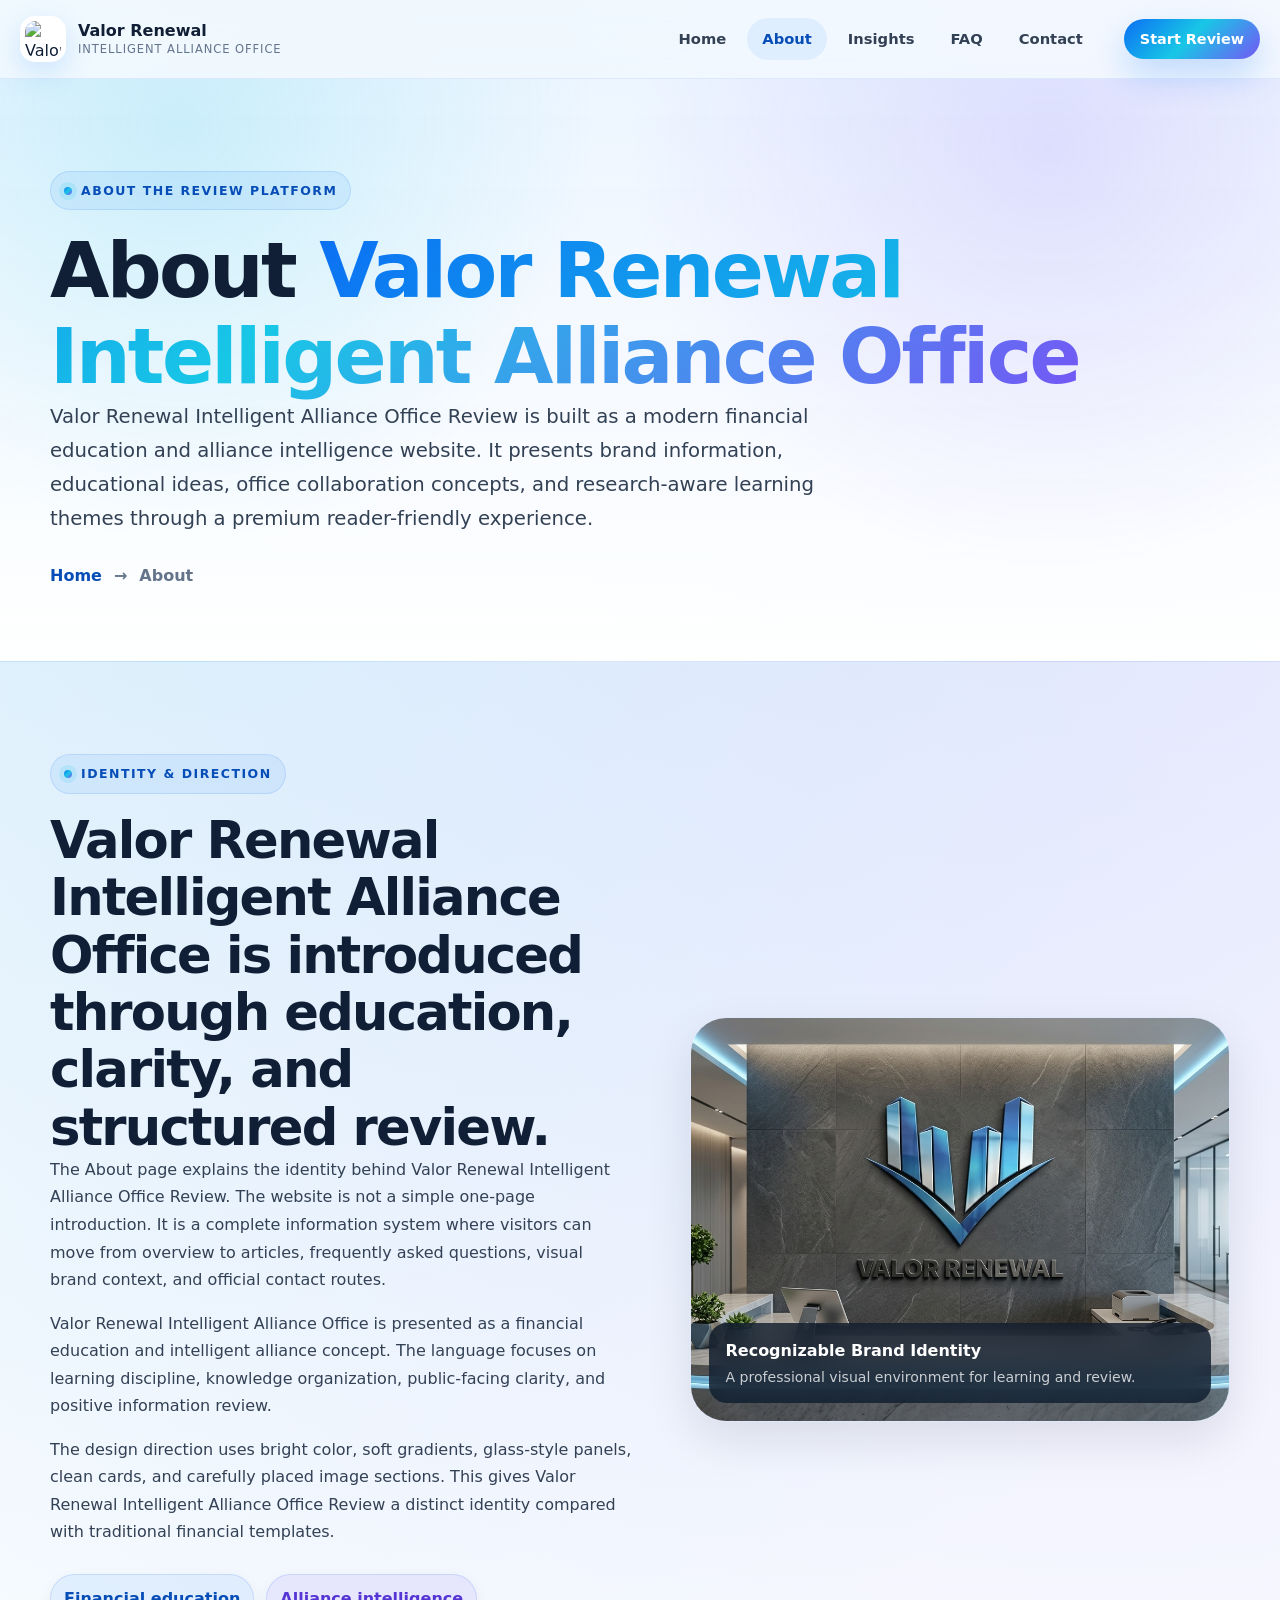
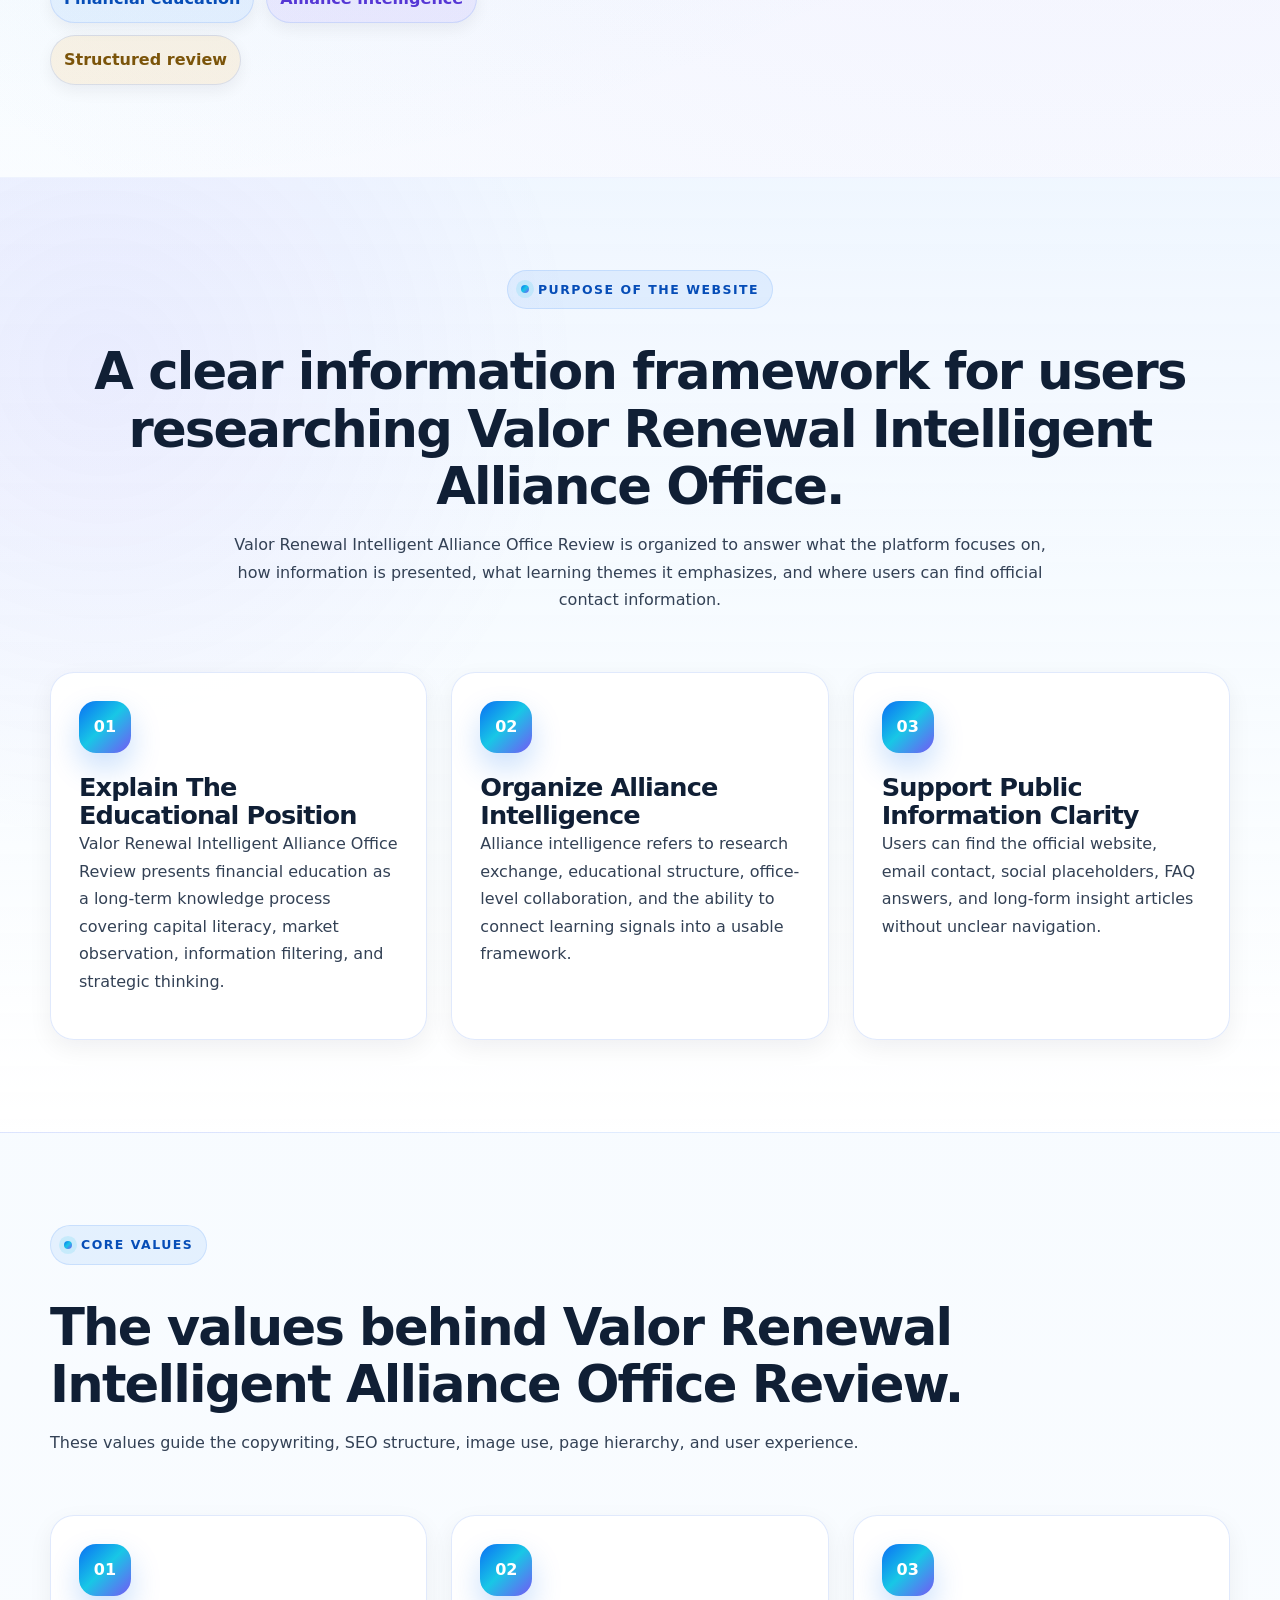
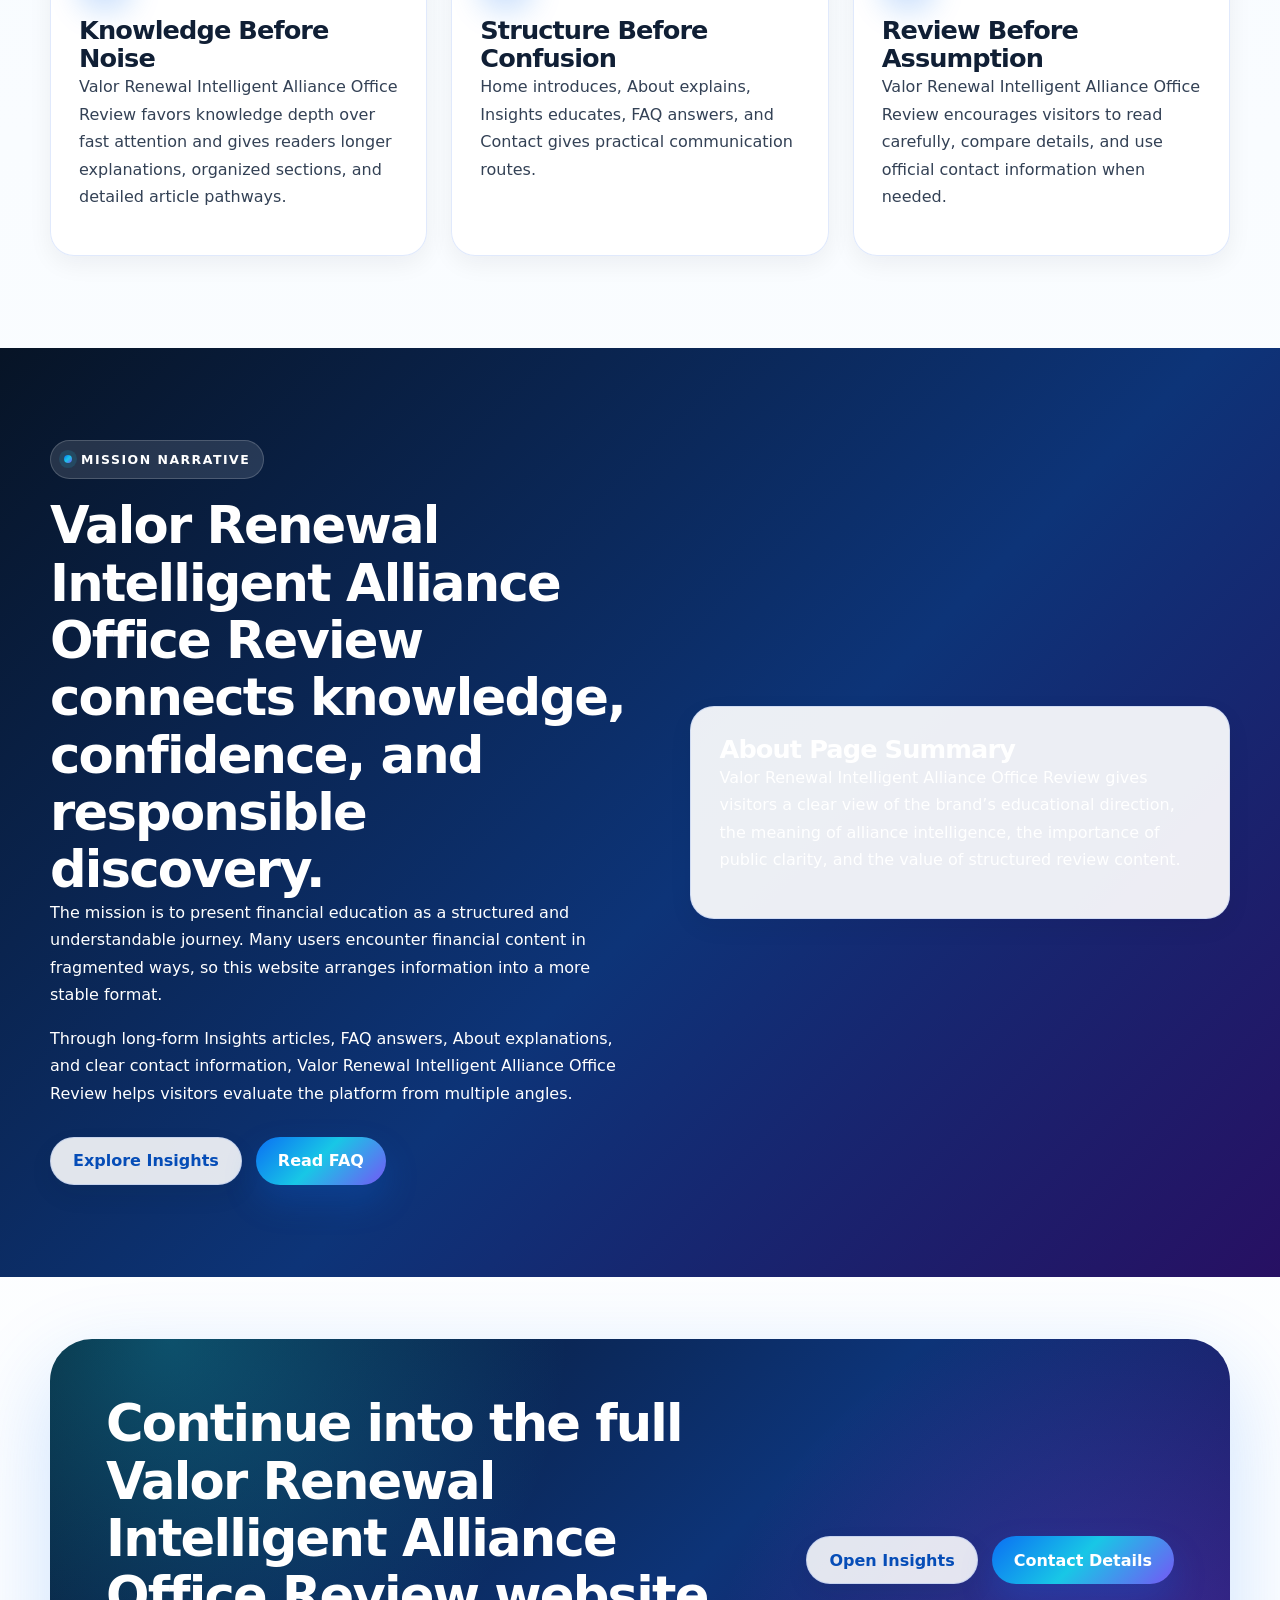
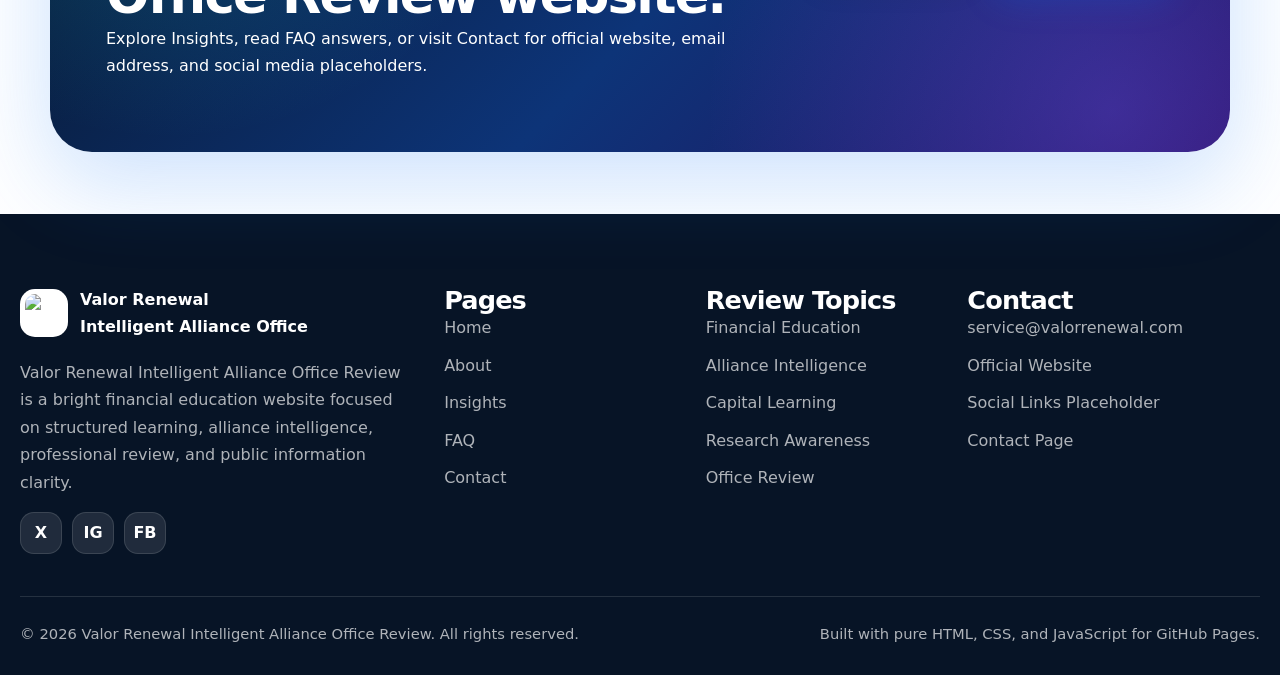
==== about.html @ 19600dc2 "Add files via upload" ====
<!DOCTYPE html>
<html lang="en">
<head>
  <meta charset="UTF-8">
  <meta http-equiv="X-UA-Compatible" content="IE=edge">
  <title>About Valor Renewal Intelligent Alliance Office Review | Financial Education Identity</title>
  <meta name="viewport" content="width=device-width, initial-scale=1.0">
  <meta name="description" content="Learn about Valor Renewal Intelligent Alliance Office Review, a bright financial education and alliance intelligence website focused on structured learning, responsible review, research awareness, and public information clarity.">
  <meta name="keywords" content="Valor Renewal Intelligent Alliance Office, Valor Renewal Intelligent Alliance Office Review, financial education, alliance intelligence, capital literacy, research awareness, professional review">
  <meta name="author" content="Valor Renewal Intelligent Alliance Office Review">
  <meta name="robots" content="index, follow">
  <link rel="canonical" href="https://ValorRenewal.github.io/about.html">
  <meta property="og:type" content="website">
  <meta property="og:title" content="About Valor Renewal Intelligent Alliance Office Review | Financial Education Identity">
  <meta property="og:description" content="Learn about Valor Renewal Intelligent Alliance Office Review, a bright financial education and alliance intelligence website focused on structured learning, responsible review, research awareness, and public information clarity.">
  <meta property="og:url" content="https://ValorRenewal.github.io/about.html">
  <meta property="og:image" content="https://ValorRenewal.github.io/images/LOGO2.png">
  <meta property="og:site_name" content="Valor Renewal Intelligent Alliance Office Review">
  <meta name="twitter:card" content="summary_large_image">
  <meta name="twitter:title" content="About Valor Renewal Intelligent Alliance Office Review | Financial Education Identity">
  <meta name="twitter:description" content="Learn about Valor Renewal Intelligent Alliance Office Review, a bright financial education and alliance intelligence website focused on structured learning, responsible review, research awareness, and public information clarity.">
  <meta name="twitter:image" content="https://ValorRenewal.github.io/images/LOGO2.png">
  <link rel="icon" type="image/png" href="images/LOGO2.png">
  <link rel="apple-touch-icon" href="images/LOGO1.png">
  <link rel="stylesheet" href="css/style.css">
  
</head>
<body>
  <header class="site-header"><div class="container-wide nav-shell"><a class="brand-link" href="index.html" aria-label="Valor Renewal Intelligent Alliance Office Review Home"><img class="brand-logo" src="images/LOGO2.png" alt="Valor Renewal Intelligent Alliance Office logo"><span class="brand-text"><span class="brand-name">Valor Renewal</span><span class="brand-subtitle">Intelligent Alliance Office</span></span></a><nav class="nav-menu" aria-label="Primary navigation"><a class="nav-link" href="index.html">Home</a><a class="nav-link" href="about.html">About</a><a class="nav-link" href="insights.html">Insights</a><a class="nav-link" href="faq.html">FAQ</a><a class="nav-link" href="contact.html">Contact</a></nav><div class="header-actions"><a class="btn btn-primary btn-sm" href="contact.html">Start Review</a><button class="nav-toggle" type="button" aria-label="Open navigation menu" aria-expanded="false"><span></span><span></span><span></span></button></div></div></header>

  <main><section class="subpage-hero"><div class="container"><div data-reveal><span class="eyebrow">About The Review Platform</span><h1 class="subpage-title">About <span class="gradient-text">Valor Renewal Intelligent Alliance Office</span></h1><p class="subpage-description">Valor Renewal Intelligent Alliance Office Review is built as a modern financial education and alliance intelligence website. It presents brand information, educational ideas, office collaboration concepts, and research-aware learning themes through a premium reader-friendly experience.</p><div class="subpage-kicker"><a href="index.html">Home</a><span>→</span><span>About</span></div></div></div></section>
    <section class="section"><div class="container split-showcase"><div data-reveal="fade-right"><span class="eyebrow">Identity & Direction</span><h2>Valor Renewal Intelligent Alliance Office is introduced through education, clarity, and structured review.</h2><p>The About page explains the identity behind Valor Renewal Intelligent Alliance Office Review. The website is not a simple one-page introduction. It is a complete information system where visitors can move from overview to articles, frequently asked questions, visual brand context, and official contact routes.</p><p>Valor Renewal Intelligent Alliance Office is presented as a financial education and intelligent alliance concept. The language focuses on learning discipline, knowledge organization, public-facing clarity, and positive information review.</p><p>The design direction uses bright color, soft gradients, glass-style panels, clean cards, and carefully placed image sections. This gives Valor Renewal Intelligent Alliance Office Review a distinct identity compared with traditional financial templates.</p><div class="badge-row"><span class="badge">Financial education</span><span class="badge purple">Alliance intelligence</span><span class="badge gold">Structured review</span></div></div><div class="image-card ratio-office" data-reveal="fade-left"><img src="images/3-4.png" alt="Valor Renewal Intelligent Alliance Office brand reception area"><div class="image-caption"><strong>Recognizable Brand Identity</strong><span>A professional visual environment for learning and review.</span></div></div></div></section>
    <section class="section section-soft"><div class="container"><div class="section-heading center"><span class="eyebrow">Purpose Of The Website</span><h2>A clear information framework for users researching Valor Renewal Intelligent Alliance Office.</h2><p>Valor Renewal Intelligent Alliance Office Review is organized to answer what the platform focuses on, how information is presented, what learning themes it emphasizes, and where users can find official contact information.</p></div><div class="grid grid-3"><article class="card"><div class="card-icon">01</div><h3>Explain The Educational Position</h3><p>Valor Renewal Intelligent Alliance Office Review presents financial education as a long-term knowledge process covering capital literacy, market observation, information filtering, and strategic thinking.</p></article><article class="card"><div class="card-icon">02</div><h3>Organize Alliance Intelligence</h3><p>Alliance intelligence refers to research exchange, educational structure, office-level collaboration, and the ability to connect learning signals into a usable framework.</p></article><article class="card"><div class="card-icon">03</div><h3>Support Public Information Clarity</h3><p>Users can find the official website, email contact, social placeholders, FAQ answers, and long-form insight articles without unclear navigation.</p></article></div></div></section>
    <section class="section"><div class="container"><div class="section-heading"><span class="eyebrow">Core Values</span><h2>The values behind Valor Renewal Intelligent Alliance Office Review.</h2><p>These values guide the copywriting, SEO structure, image use, page hierarchy, and user experience.</p></div><div class="grid grid-3"><article class="card"><div class="card-icon">01</div><h3>Knowledge Before Noise</h3><p>Valor Renewal Intelligent Alliance Office Review favors knowledge depth over fast attention and gives readers longer explanations, organized sections, and detailed article pathways.</p></article><article class="card"><div class="card-icon">02</div><h3>Structure Before Confusion</h3><p>Home introduces, About explains, Insights educates, FAQ answers, and Contact gives practical communication routes.</p></article><article class="card"><div class="card-icon">03</div><h3>Review Before Assumption</h3><p>Valor Renewal Intelligent Alliance Office Review encourages visitors to read carefully, compare details, and use official contact information when needed.</p></article></div></div></section>
    <section class="section section-dark"><div class="container split-showcase"><div><span class="eyebrow">Mission Narrative</span><h2>Valor Renewal Intelligent Alliance Office Review connects knowledge, confidence, and responsible discovery.</h2><p>The mission is to present financial education as a structured and understandable journey. Many users encounter financial content in fragmented ways, so this website arranges information into a more stable format.</p><p>Through long-form Insights articles, FAQ answers, About explanations, and clear contact information, Valor Renewal Intelligent Alliance Office Review helps visitors evaluate the platform from multiple angles.</p><div class="hero-actions"><a class="btn btn-secondary" href="insights.html">Explore Insights</a><a class="btn btn-primary" href="faq.html">Read FAQ</a></div></div><div class="review-panel"><h3>About Page Summary</h3><p>Valor Renewal Intelligent Alliance Office Review gives visitors a clear view of the brand’s educational direction, the meaning of alliance intelligence, the importance of public clarity, and the value of structured review content.</p></div></div></section>
    <section class="section-tight"><div class="container"><div class="cta-band"><div class="cta-content"><div><h2>Continue into the full Valor Renewal Intelligent Alliance Office Review website.</h2><p>Explore Insights, read FAQ answers, or visit Contact for official website, email address, and social media placeholders.</p></div><div class="hero-actions"><a class="btn btn-secondary" href="insights.html">Open Insights</a><a class="btn btn-primary" href="contact.html">Contact Details</a></div></div></div></div></section>
  </main>
  <footer class="site-footer"><div class="container-wide"><div class="footer-grid"><div class="footer-col"><a class="footer-brand" href="index.html"><img src="images/LOGO2.png" alt="Valor Renewal Intelligent Alliance Office logo"><strong>Valor Renewal<br>Intelligent Alliance Office</strong></a><p>Valor Renewal Intelligent Alliance Office Review is a bright financial education website focused on structured learning, alliance intelligence, professional review, and public information clarity.</p><div class="social-row"><a class="social-link" href="#" data-placeholder-link>X</a><a class="social-link" href="#" data-placeholder-link>IG</a><a class="social-link" href="#" data-placeholder-link>FB</a></div></div><div class="footer-col"><h3>Pages</h3><div class="footer-links"><a href="index.html">Home</a><a href="about.html">About</a><a href="insights.html">Insights</a><a href="faq.html">FAQ</a><a href="contact.html">Contact</a></div></div><div class="footer-col"><h3>Review Topics</h3><div class="footer-links"><a href="insights.html">Financial Education</a><a href="insights.html">Alliance Intelligence</a><a href="insights.html">Capital Learning</a><a href="insights.html">Research Awareness</a><a href="insights.html">Office Review</a></div></div><div class="footer-col"><h3>Contact</h3><div class="footer-links"><a href="mailto:service@valorrenewal.com">service@valorrenewal.com</a><a href="https://valorrenewal.com/" target="_blank" rel="noopener noreferrer">Official Website</a><a href="contact.html">Social Links Placeholder</a><a href="contact.html">Contact Page</a></div></div></div><div class="footer-bottom"><span>© <span data-current-year></span> Valor Renewal Intelligent Alliance Office Review. All rights reserved.</span><span>Built with pure HTML, CSS, and JavaScript for GitHub Pages.</span></div></div></footer><button class="back-to-top" type="button" aria-label="Back to top">↑</button><script src="js/main.js"></script>
</body>
</html>
---- css/style.css ----
:root{--bg:#f7fbff;--paper:#fff;--ink:#101f35;--soft:#334155;--muted:#64748b;--line:rgba(37,99,235,.14);--blue:#0b6ff3;--cyan:#18c7e6;--violet:#7557f5;--gold:#f4b84a;--green:#21c483;--grad:linear-gradient(135deg,#0b6ff3 0%,#18c7e6 48%,#7557f5 100%);--dark:linear-gradient(135deg,#071426 0%,#0d3478 55%,#271063 100%);--shadow:0 18px 46px rgba(15,23,42,.10);--shadow-lg:0 30px 90px rgba(11,111,243,.20);--r:24px;--r2:36px;--max:1180px;--wide:1320px;--font:Inter,ui-sans-serif,system-ui,-apple-system,BlinkMacSystemFont,"Segoe UI",Arial,sans-serif}*{box-sizing:border-box}html{scroll-behavior:smooth}body{margin:0;font-family:var(--font);color:var(--ink);background:radial-gradient(circle at 8% 3%,rgba(24,199,230,.15),transparent 30%),radial-gradient(circle at 86% 6%,rgba(117,87,245,.14),transparent 34%),linear-gradient(180deg,#fff 0%,var(--bg) 48%,#fff 100%);line-height:1.72;overflow-x:hidden}body.no-scroll{overflow:hidden}img{display:block;max-width:100%;height:auto}a{color:inherit;text-decoration:none}p{margin:0 0 1rem;color:var(--soft)}h1,h2,h3,h4{margin:0;color:var(--ink);line-height:1.12;letter-spacing:-.035em}h1{font-size:clamp(2.55rem,6vw,5.55rem)}h2{font-size:clamp(2rem,4vw,3.45rem)}h3{font-size:clamp(1.25rem,2vw,1.78rem)}.container{width:min(var(--max),calc(100% - 40px));margin:auto}.container-wide{width:min(var(--wide),calc(100% - 40px));margin:auto}.section{padding:92px 0}.section-tight{padding:62px 0}.section-soft{background:radial-gradient(circle at 8% 20%,rgba(117,87,245,.08),transparent 34%),linear-gradient(180deg,rgba(238,246,255,.82),rgba(255,255,255,.96));border-block:1px solid rgba(37,99,235,.08)}.section-dark{background:var(--dark);color:#fff}.section-dark h1,.section-dark h2,.section-dark h3,.section-dark p{color:#fff}.grid{display:grid;gap:24px}.grid-2{grid-template-columns:repeat(2,1fr)}.grid-3{grid-template-columns:repeat(3,1fr)}.grid-4{grid-template-columns:repeat(4,1fr)}.center{text-align:center}.gradient-text{background:var(--grad);-webkit-background-clip:text;background-clip:text;color:transparent}.site-header{position:sticky;top:0;z-index:1000;background:rgba(247,251,255,.78);backdrop-filter:blur(20px);border-bottom:1px solid rgba(37,99,235,.10);transition:.25s}.site-header.is-scrolled{background:rgba(255,255,255,.92);box-shadow:0 10px 30px rgba(15,23,42,.08)}.nav-shell{height:78px;display:flex;align-items:center;gap:26px;justify-content:space-between}.brand-link{display:flex;align-items:center;gap:12px;min-width:max-content}.brand-logo{width:46px;height:46px;object-fit:contain;border-radius:15px;background:#fff;padding:5px;box-shadow:0 10px 30px rgba(11,111,243,.16)}.brand-text{display:grid;line-height:1.05}.brand-name{font-weight:900}.brand-subtitle{margin-top:4px;color:var(--muted);font-size:.72rem;letter-spacing:.08em;text-transform:uppercase}.nav-menu{display:flex;align-items:center;gap:6px;margin-left:auto}.nav-link{min-height:42px;display:flex;align-items:center;padding:0 15px;border-radius:999px;color:var(--soft);font-weight:800;font-size:.92rem;transition:.22s}.nav-link:hover,.nav-link.is-active{color:#064db7;background:rgba(11,111,243,.08)}.header-actions{display:flex;gap:12px;align-items:center}.nav-toggle{display:none;width:46px;height:46px;border:1px solid var(--line);border-radius:16px;background:#fff;box-shadow:0 6px 16px rgba(15,23,42,.07)}.nav-toggle span{display:block;width:20px;height:2px;margin:5px auto;background:var(--ink);border-radius:10px;transition:.22s}.nav-toggle.is-open span:nth-child(1){transform:translateY(7px) rotate(45deg)}.nav-toggle.is-open span:nth-child(2){opacity:0}.nav-toggle.is-open span:nth-child(3){transform:translateY(-7px) rotate(-45deg)}.btn{display:inline-flex;align-items:center;justify-content:center;gap:10px;min-height:48px;padding:0 22px;border:0;border-radius:999px;font-weight:900;white-space:nowrap;transition:.22s}.btn:hover{transform:translateY(-2px)}.btn-primary{background:var(--grad);color:#fff;box-shadow:0 16px 34px rgba(11,111,243,.22)}.btn-secondary{background:rgba(255,255,255,.88);color:#064db7;border:1px solid var(--line);box-shadow:0 10px 24px rgba(15,23,42,.07)}.btn-ghost{background:rgba(11,111,243,.07);color:#064db7}.btn-sm{min-height:40px;padding:0 16px;font-size:.9rem}.eyebrow{display:inline-flex;align-items:center;gap:9px;width:max-content;max-width:100%;padding:8px 13px;margin-bottom:18px;border-radius:999px;background:rgba(11,111,243,.08);border:1px solid rgba(11,111,243,.12);color:#064db7;font-size:.78rem;font-weight:900;letter-spacing:.12em;text-transform:uppercase}.eyebrow:before{content:"";width:8px;height:8px;border-radius:50%;background:var(--grad);box-shadow:0 0 0 5px rgba(24,199,230,.14)}.section-dark .eyebrow{background:rgba(255,255,255,.12);color:#fff;border-color:rgba(255,255,255,.18)}.hero{padding:104px 0 90px;overflow:hidden}.hero-grid,.split-showcase{display:grid;grid-template-columns:1.04fr .96fr;align-items:center;gap:56px;position:relative}.hero-lead,.subpage-description{font-size:clamp(1.05rem,1.7vw,1.23rem);max-width:780px}.hero-actions{display:flex;align-items:center;flex-wrap:wrap;gap:14px;margin-top:30px}.hero-proof,.badge-row{display:flex;flex-wrap:wrap;gap:12px;margin-top:28px}.proof-item,.badge{display:flex;align-items:center;gap:10px;padding:10px 13px;border-radius:999px;background:rgba(255,255,255,.82);border:1px solid var(--line);box-shadow:0 6px 16px rgba(15,23,42,.06);color:var(--soft);font-weight:800}.proof-dot{width:10px;height:10px;border-radius:50%;background:var(--green);box-shadow:0 0 0 6px rgba(34,199,134,.12)}.badge{color:#064db7;background:rgba(11,111,243,.08)}.badge.gold{color:#7b540a;background:rgba(244,184,74,.14)}.badge.purple{color:#5536d5;background:rgba(117,87,245,.10)}.hero-panel{position:relative;border-radius:42px;padding:18px;background:rgba(255,255,255,.66);border:1px solid var(--line);box-shadow:var(--shadow-lg);backdrop-filter:blur(18px)}.hero-panel img{width:100%;aspect-ratio:16/11;object-fit:cover;border-radius:30px}.hero-logo-card{position:absolute;right:-12px;bottom:-24px;width:min(230px,42%);padding:18px;border-radius:28px;background:rgba(255,255,255,.9);border:1px solid var(--line);box-shadow:var(--shadow)}.hero-logo-card img{aspect-ratio:1;object-fit:contain;border-radius:18px}.hero-floating-card{position:absolute;left:-30px;top:44px;z-index:2;max-width:240px;padding:16px;border-radius:24px;background:rgba(7,20,38,.84);color:#fff;box-shadow:var(--shadow);backdrop-filter:blur(18px)}.hero-floating-card strong{display:block;font-size:1.2rem}.hero-floating-card span{display:block;color:rgba(255,255,255,.76);font-size:.86rem;line-height:1.5}.subpage-hero{padding:92px 0 72px;background:radial-gradient(circle at 14% 8%,rgba(24,199,230,.17),transparent 34%),radial-gradient(circle at 82% 12%,rgba(117,87,245,.15),transparent 36%),linear-gradient(180deg,rgba(238,246,255,.95),rgba(255,255,255,.98));border-bottom:1px solid rgba(37,99,235,.10)}.subpage-kicker{display:flex;align-items:center;gap:12px;margin-top:26px;color:var(--muted);font-weight:800}.subpage-kicker a{color:#064db7}.section-heading{display:grid;gap:16px;margin-bottom:42px}.section-heading.center{justify-items:center}.section-heading p{max-width:820px}.card,.review-panel,.contact-card,.sidebar-card{position:relative;padding:28px;border-radius:var(--r);background:rgba(255,255,255,.92);border:1px solid var(--line);box-shadow:0 8px 24px rgba(15,23,42,.06);overflow:hidden;transition:.45s cubic-bezier(.2,.8,.2,1)}.card:hover,.blog-card:hover,.contact-method:hover{transform:translateY(-8px);box-shadow:var(--shadow);border-color:rgba(11,111,243,.25)}.card-icon{width:52px;height:52px;border-radius:17px;display:grid;place-items:center;margin-bottom:20px;background:var(--grad);color:#fff;font-weight:900;box-shadow:0 14px 30px rgba(11,111,243,.22)}.feature-list{padding:0;margin:18px 0 0;list-style:none;display:grid;gap:10px}.feature-list li{position:relative;padding-left:27px;color:var(--soft)}.feature-list li:before{content:"";position:absolute;left:0;top:.65em;width:13px;height:13px;border-radius:50%;background:var(--grad);box-shadow:0 0 0 5px rgba(11,111,243,.08)}.image-card{position:relative;border-radius:var(--r2);overflow:hidden;background:#fff;border:1px solid var(--line);box-shadow:var(--shadow)}.image-card img{width:100%;object-fit:cover}.ratio-wide img{aspect-ratio:16/9}.ratio-office img{aspect-ratio:4/3}.ratio-square img{aspect-ratio:1;object-fit:contain;padding:20px;background:#fff}.image-caption{position:absolute;left:18px;right:18px;bottom:18px;padding:14px 16px;border-radius:18px;background:rgba(7,20,38,.76);color:#fff;backdrop-filter:blur(14px)}.image-caption span{display:block;color:rgba(255,255,255,.76);font-size:.88rem}.metric-strip{display:grid;grid-template-columns:repeat(4,1fr);gap:16px}.metric-box{padding:24px;border-radius:24px;background:rgba(255,255,255,.82);border:1px solid var(--line);box-shadow:0 8px 20px rgba(15,23,42,.06)}.metric-value{display:block;font-size:clamp(1.65rem,3vw,2.55rem);font-weight:950;color:#064db7;line-height:1}.metric-label{display:block;margin-top:10px;color:var(--muted);font-size:.92rem;font-weight:750}.timeline{display:grid;gap:18px;position:relative}.timeline:before{content:"";position:absolute;left:17px;top:8px;bottom:8px;width:2px;background:linear-gradient(180deg,rgba(11,111,243,.2),rgba(117,87,245,.22))}.timeline-item{position:relative;padding-left:54px}.timeline-dot{position:absolute;left:5px;top:5px;width:26px;height:26px;border-radius:50%;background:var(--grad);border:6px solid #fff;box-shadow:0 8px 20px rgba(11,111,243,.18)}.blog-grid{display:grid;grid-template-columns:repeat(3,1fr);gap:24px}.blog-card{display:flex;flex-direction:column;min-height:100%;border-radius:var(--r2);background:#fff;overflow:hidden;border:1px solid var(--line);box-shadow:0 8px 24px rgba(15,23,42,.06);transition:.45s cubic-bezier(.2,.8,.2,1)}.blog-image{position:relative;overflow:hidden}.blog-image img{width:100%;aspect-ratio:16/9;object-fit:cover;transition:transform .7s}.blog-card:hover .blog-image img{transform:scale(1.045)}.blog-category{position:absolute;left:16px;top:16px;padding:7px 10px;border-radius:999px;background:rgba(7,20,38,.76);color:#fff;font-size:.75rem;font-weight:900;text-transform:uppercase}.blog-content{display:flex;flex-direction:column;flex:1;padding:24px}.blog-meta{display:flex;flex-wrap:wrap;gap:10px;margin-bottom:12px;color:var(--muted);font-size:.83rem;font-weight:800}.blog-card h2,.blog-card h3{font-size:1.28rem;line-height:1.22}.blog-link{margin-top:auto;padding-top:18px;color:#064db7;font-weight:900}.blog-link:after{content:" →"}.featured-article{display:grid;grid-template-columns:1fr .85fr;gap:0;margin-bottom:28px;border-radius:42px;background:#fff;border:1px solid var(--line);box-shadow:var(--shadow);overflow:hidden}.featured-article img{width:100%;height:100%;min-height:430px;object-fit:cover}.featured-article-content{padding:42px;display:flex;flex-direction:column;justify-content:center}.insights-toolbar{display:flex;justify-content:space-between;align-items:center;gap:18px;margin-bottom:32px;padding:18px;border-radius:24px;background:rgba(255,255,255,.82);border:1px solid var(--line);box-shadow:0 8px 22px rgba(15,23,42,.06)}.search-box{position:relative;flex:1;min-width:220px}.search-box input{width:100%;height:48px;padding:0 18px;border:1px solid var(--line);border-radius:999px;outline:none}.filter-row{display:flex;flex-wrap:wrap;gap:9px}.filter-btn{height:40px;padding:0 14px;border:1px solid var(--line);border-radius:999px;background:#fff;color:var(--soft);font-weight:800}.filter-btn.is-active,.filter-btn:hover{background:var(--blue);border-color:var(--blue);color:#fff}.article-shell{display:grid;grid-template-columns:minmax(0,1fr) 320px;gap:40px;align-items:start}.article-hero-image{margin-top:34px;border-radius:42px;overflow:hidden;box-shadow:var(--shadow);border:1px solid var(--line)}.article-hero-image img{width:100%;aspect-ratio:16/8;object-fit:cover}.article-content{padding:44px;border-radius:42px;background:#fff;border:1px solid var(--line);box-shadow:var(--shadow)}.article-content h2{margin:44px 0 16px;font-size:clamp(1.72rem,3vw,2.35rem)}.article-content h2:first-child{margin-top:0}.article-content p{font-size:1.04rem;margin-bottom:18px}.article-content blockquote{margin:34px 0;padding:28px 30px;border-left:5px solid var(--blue);border-radius:0 22px 22px 0;background:rgba(11,111,243,.06);font-weight:800;color:var(--ink)}.article-sidebar{position:sticky;top:104px;display:grid;gap:18px}.sidebar-card h3{font-size:1.12rem;margin-bottom:14px}.sidebar-links{display:grid;gap:10px}.sidebar-links a{display:flex;justify-content:space-between;gap:10px;padding:12px 0;border-bottom:1px solid rgba(37,99,235,.10);color:var(--soft);font-weight:800}.article-share{display:flex;gap:10px;flex-wrap:wrap}.share-btn{width:42px;height:42px;display:grid;place-items:center;border-radius:14px;background:rgba(11,111,243,.08);color:#064db7;font-weight:900}.reading-progress{position:fixed;top:0;left:0;width:0;height:3px;background:var(--grad);z-index:2000}.faq-layout{display:grid;grid-template-columns:.72fr 1.28fr;gap:36px;align-items:start}.faq-intro-card{position:sticky;top:104px;padding:32px;border-radius:var(--r2);background:var(--dark);color:#fff;box-shadow:var(--shadow-lg)}.faq-intro-card h2,.faq-intro-card p{color:#fff}.faq-list{display:grid;gap:14px}.faq-item{border-radius:22px;background:#fff;border:1px solid var(--line);box-shadow:0 8px 22px rgba(15,23,42,.06);overflow:hidden}.faq-question{width:100%;display:flex;justify-content:space-between;gap:18px;align-items:center;padding:22px 24px;border:0;background:transparent;text-align:left;color:var(--ink);font-weight:900;line-height:1.35;cursor:pointer}.faq-icon{width:32px;height:32px;display:grid;place-items:center;flex:0 0 auto;border-radius:50%;background:var(--grad);color:#fff;transition:.22s}.faq-question[aria-expanded="true"] .faq-icon{transform:rotate(45deg)}.faq-answer{max-height:0;overflow:hidden;transition:max-height .35s ease}.faq-answer-inner{padding:0 24px 24px}.contact-grid{display:grid;grid-template-columns:.92fr 1.08fr;gap:34px;align-items:start}.contact-methods{display:grid;gap:16px;margin-top:24px}.contact-method{display:flex;gap:14px;padding:16px;border-radius:20px;background:rgba(11,111,243,.05);border:1px solid rgba(37,99,235,.10);transition:.35s}.contact-icon{width:44px;height:44px;flex:0 0 auto;display:grid;place-items:center;border-radius:15px;background:var(--grad);color:#fff;font-weight:900}.contact-method strong{display:block}.contact-method a,.contact-method span{color:var(--muted);word-break:break-word}.form{display:grid;gap:16px}.form-row{display:grid;grid-template-columns:repeat(2,1fr);gap:16px}.form-field{display:grid;gap:8px}.form-field label{font-weight:850}.form-field input,.form-field textarea,.form-field select{width:100%;border:1px solid var(--line);border-radius:18px;background:#fff;outline:none;color:var(--ink)}.form-field input,.form-field select{height:52px;padding:0 16px}.form-field textarea{min-height:156px;resize:vertical;padding:14px 16px}.form-alert{display:none;padding:14px 16px;border-radius:18px;background:rgba(34,199,134,.1);color:#08724d;border:1px solid rgba(34,199,134,.18);font-weight:800}.form-alert.is-visible{display:block}.notice-box{padding:18px 20px;border-radius:22px;background:rgba(244,184,74,.12);border:1px solid rgba(244,184,74,.24)}.notice-box p{margin:0;color:#6f4b09;font-weight:800}.cta-band{position:relative;overflow:hidden;padding:56px;border-radius:42px;background:radial-gradient(circle at 10% 0%,rgba(24,199,230,.32),transparent 35%),radial-gradient(circle at 90% 90%,rgba(117,87,245,.34),transparent 36%),var(--dark);box-shadow:var(--shadow-lg)}.cta-band h2,.cta-band p{color:#fff}.cta-content{display:grid;grid-template-columns:1fr auto;align-items:center;gap:28px}.site-footer{padding:72px 0 28px;background:#071426;color:#fff}.footer-grid{display:grid;grid-template-columns:1.2fr .7fr .7fr .9fr;gap:34px;padding-bottom:42px;border-bottom:1px solid rgba(255,255,255,.12)}.footer-brand{display:flex;align-items:center;gap:12px;margin-bottom:18px}.footer-brand img{width:48px;height:48px;object-fit:contain;border-radius:15px;background:#fff;padding:5px}.footer-brand strong,.footer-col h3{color:#fff}.footer-grid p,.footer-links a,.footer-bottom{color:rgba(255,255,255,.68)}.footer-links{display:grid;gap:10px}.footer-links a:hover{color:#fff}.social-row{display:flex;flex-wrap:wrap;gap:10px}.social-link{width:42px;height:42px;display:grid;place-items:center;border-radius:14px;background:rgba(255,255,255,.1);border:1px solid rgba(255,255,255,.12);color:#fff;font-weight:900}.footer-bottom{display:flex;justify-content:space-between;gap:18px;padding-top:24px;font-size:.92rem}.back-to-top{position:fixed;right:22px;bottom:22px;width:48px;height:48px;display:grid;place-items:center;border:0;border-radius:16px;background:var(--grad);color:#fff;box-shadow:var(--shadow);opacity:0;pointer-events:none;transform:translateY(10px);transition:.22s;z-index:999}.back-to-top.is-visible{opacity:1;pointer-events:auto;transform:translateY(0)}[data-reveal]{opacity:0;transform:translateY(24px);transition:opacity .7s ease,transform .7s ease}[data-reveal].is-visible{opacity:1;transform:translateY(0)}[data-reveal="fade-left"]{transform:translateX(28px)}[data-reveal="fade-right"]{transform:translateX(-28px)}[data-reveal="zoom"]{transform:scale(.96)}[data-reveal="fade-left"].is-visible,[data-reveal="fade-right"].is-visible{transform:translateX(0)}[data-reveal="zoom"].is-visible{transform:scale(1)}.float-animation{animation:floatVR 6s ease-in-out infinite}@keyframes floatVR{50%{transform:translateY(-12px)}}
@media (max-width:1100px){.hero-grid,.split-showcase,.featured-article,.article-shell,.faq-layout,.contact-grid{grid-template-columns:1fr}.article-sidebar,.faq-intro-card{position:static}.metric-strip,.grid-4{grid-template-columns:repeat(2,1fr)}.blog-grid,.grid-3{grid-template-columns:repeat(2,1fr)}.footer-grid{grid-template-columns:1fr 1fr}.featured-article img{min-height:340px}.hero-floating-card{left:18px;top:22px}}
@media (max-width:880px){.nav-toggle{display:block}.header-actions .btn{display:none}.nav-menu{position:fixed;left:20px;right:20px;top:88px;display:grid;gap:8px;padding:18px;border-radius:26px;background:rgba(255,255,255,.97);border:1px solid var(--line);box-shadow:var(--shadow);transform:translateY(-14px);opacity:0;pointer-events:none;transition:.22s}.nav-menu.is-open{opacity:1;pointer-events:auto;transform:translateY(0)}.nav-link{justify-content:center;min-height:48px}.hero-logo-card,.hero-floating-card{position:static;width:100%;max-width:100%;margin-top:16px}.cta-content{grid-template-columns:1fr}.insights-toolbar{flex-direction:column;align-items:stretch}.form-row{grid-template-columns:1fr}}
@media (max-width:680px){.container,.container-wide{width:min(100% - 28px,var(--max))}.section{padding:72px 0}.nav-shell{height:70px}.brand-logo{width:42px;height:42px}.brand-subtitle{display:none}.hero-actions .btn{width:100%}.metric-strip,.blog-grid,.grid-2,.grid-3,.grid-4{grid-template-columns:1fr}.card,.review-panel,.contact-card,.article-content{padding:24px;border-radius:24px}.article-hero-image img{aspect-ratio:16/10}.cta-band{padding:28px;border-radius:28px}.footer-grid{grid-template-columns:1fr}.footer-bottom{flex-direction:column;align-items:flex-start}}
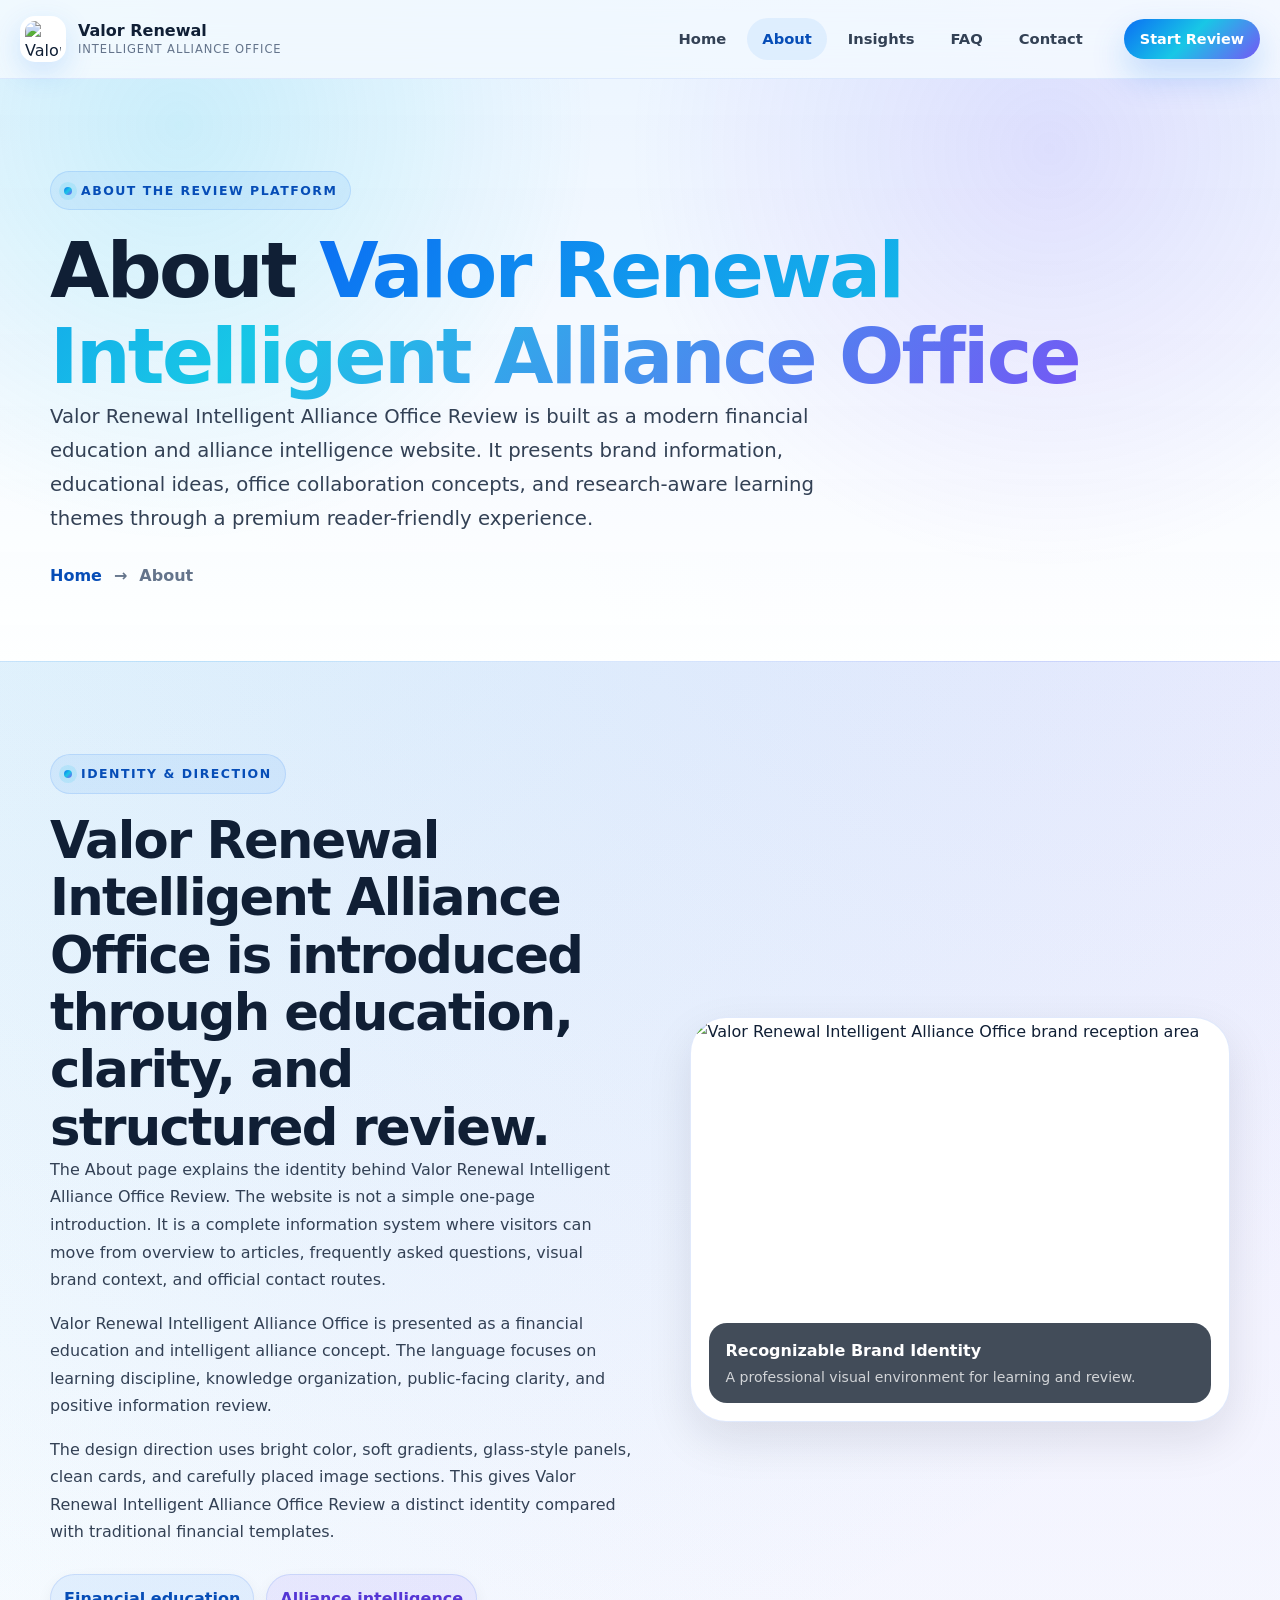
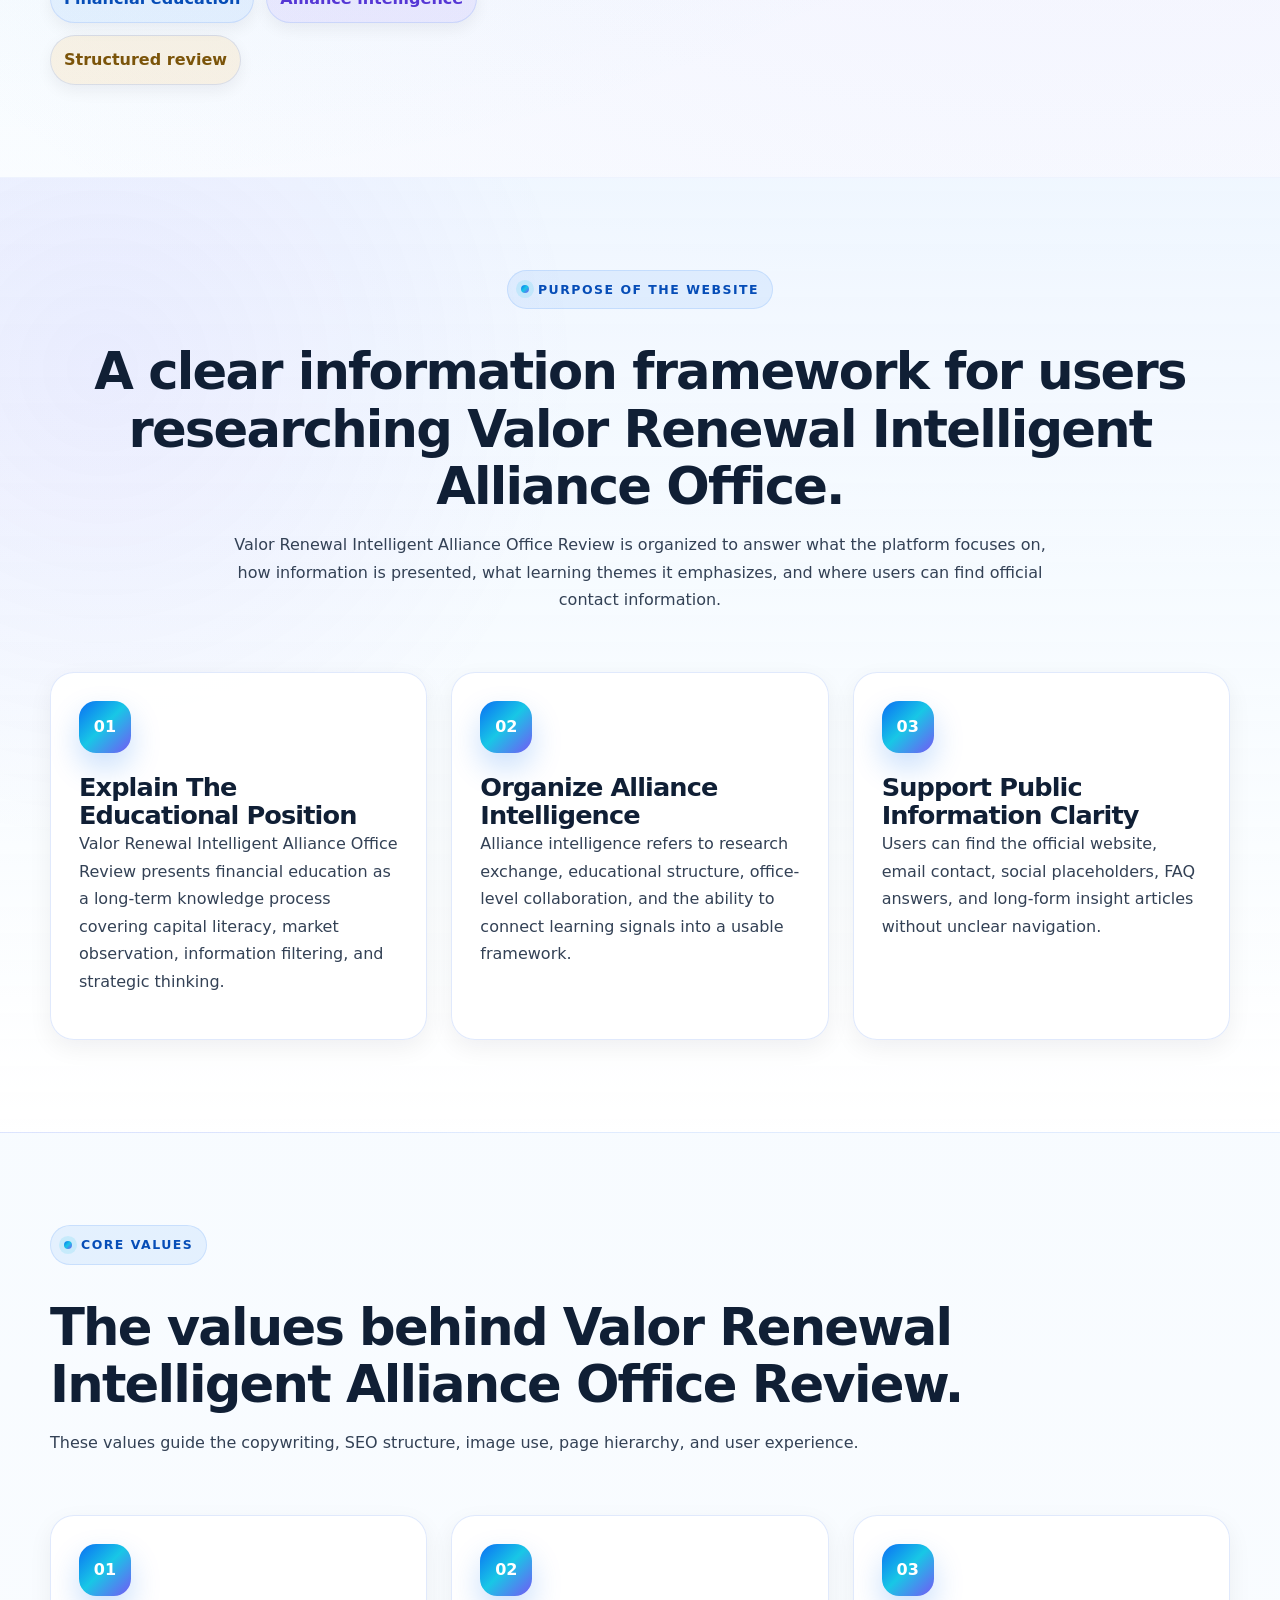
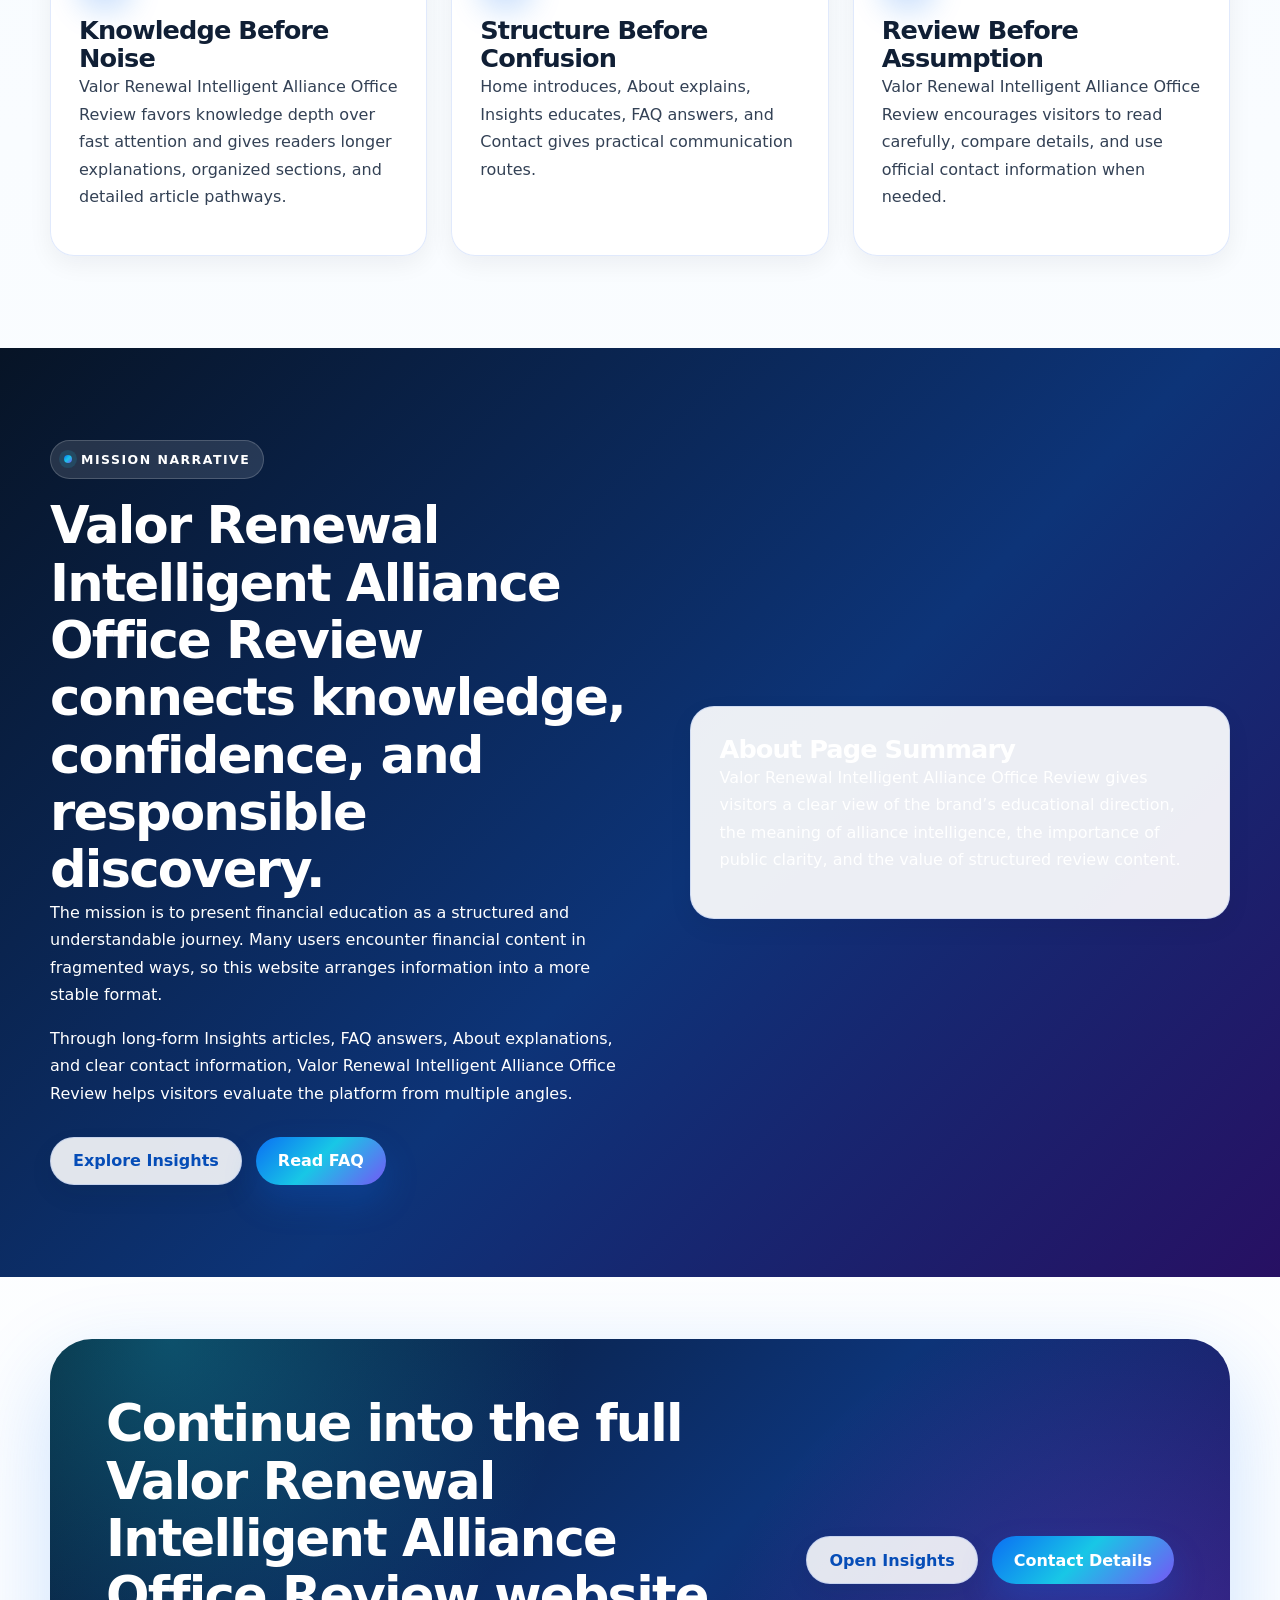
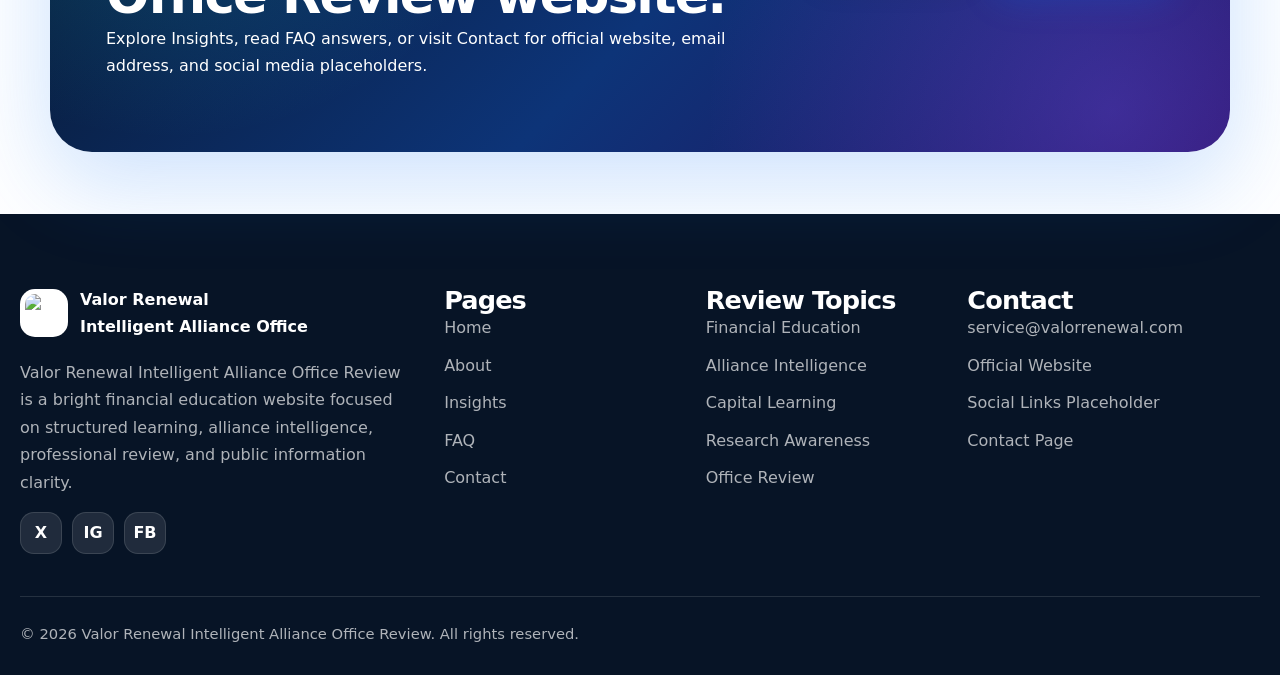
==== commit 45a5c968: "Update about.html" ====
--- a/about.html
+++ b/about.html
@@ -35,6 +35,6 @@
     <section class="section section-dark"><div class="container split-showcase"><div><span class="eyebrow">Mission Narrative</span><h2>Valor Renewal Intelligent Alliance Office Review connects knowledge, confidence, and responsible discovery.</h2><p>The mission is to present financial education as a structured and understandable journey. Many users encounter financial content in fragmented ways, so this website arranges information into a more stable format.</p><p>Through long-form Insights articles, FAQ answers, About explanations, and clear contact information, Valor Renewal Intelligent Alliance Office Review helps visitors evaluate the platform from multiple angles.</p><div class="hero-actions"><a class="btn btn-secondary" href="insights.html">Explore Insights</a><a class="btn btn-primary" href="faq.html">Read FAQ</a></div></div><div class="review-panel"><h3>About Page Summary</h3><p>Valor Renewal Intelligent Alliance Office Review gives visitors a clear view of the brand’s educational direction, the meaning of alliance intelligence, the importance of public clarity, and the value of structured review content.</p></div></div></section>
     <section class="section-tight"><div class="container"><div class="cta-band"><div class="cta-content"><div><h2>Continue into the full Valor Renewal Intelligent Alliance Office Review website.</h2><p>Explore Insights, read FAQ answers, or visit Contact for official website, email address, and social media placeholders.</p></div><div class="hero-actions"><a class="btn btn-secondary" href="insights.html">Open Insights</a><a class="btn btn-primary" href="contact.html">Contact Details</a></div></div></div></div></section>
   </main>
-  <footer class="site-footer"><div class="container-wide"><div class="footer-grid"><div class="footer-col"><a class="footer-brand" href="index.html"><img src="images/LOGO2.png" alt="Valor Renewal Intelligent Alliance Office logo"><strong>Valor Renewal<br>Intelligent Alliance Office</strong></a><p>Valor Renewal Intelligent Alliance Office Review is a bright financial education website focused on structured learning, alliance intelligence, professional review, and public information clarity.</p><div class="social-row"><a class="social-link" href="#" data-placeholder-link>X</a><a class="social-link" href="#" data-placeholder-link>IG</a><a class="social-link" href="#" data-placeholder-link>FB</a></div></div><div class="footer-col"><h3>Pages</h3><div class="footer-links"><a href="index.html">Home</a><a href="about.html">About</a><a href="insights.html">Insights</a><a href="faq.html">FAQ</a><a href="contact.html">Contact</a></div></div><div class="footer-col"><h3>Review Topics</h3><div class="footer-links"><a href="insights.html">Financial Education</a><a href="insights.html">Alliance Intelligence</a><a href="insights.html">Capital Learning</a><a href="insights.html">Research Awareness</a><a href="insights.html">Office Review</a></div></div><div class="footer-col"><h3>Contact</h3><div class="footer-links"><a href="mailto:service@valorrenewal.com">service@valorrenewal.com</a><a href="https://valorrenewal.com/" target="_blank" rel="noopener noreferrer">Official Website</a><a href="contact.html">Social Links Placeholder</a><a href="contact.html">Contact Page</a></div></div></div><div class="footer-bottom"><span>© <span data-current-year></span> Valor Renewal Intelligent Alliance Office Review. All rights reserved.</span><span>Built with pure HTML, CSS, and JavaScript for GitHub Pages.</span></div></div></footer><button class="back-to-top" type="button" aria-label="Back to top">↑</button><script src="js/main.js"></script>
+  <footer class="site-footer"><div class="container-wide"><div class="footer-grid"><div class="footer-col"><a class="footer-brand" href="index.html"><img src="images/LOGO2.png" alt="Valor Renewal Intelligent Alliance Office logo"><strong>Valor Renewal<br>Intelligent Alliance Office</strong></a><p>Valor Renewal Intelligent Alliance Office Review is a bright financial education website focused on structured learning, alliance intelligence, professional review, and public information clarity.</p><div class="social-row"><a class="social-link" href="#" data-placeholder-link>X</a><a class="social-link" href="#" data-placeholder-link>IG</a><a class="social-link" href="#" data-placeholder-link>FB</a></div></div><div class="footer-col"><h3>Pages</h3><div class="footer-links"><a href="index.html">Home</a><a href="about.html">About</a><a href="insights.html">Insights</a><a href="faq.html">FAQ</a><a href="contact.html">Contact</a></div></div><div class="footer-col"><h3>Review Topics</h3><div class="footer-links"><a href="insights.html">Financial Education</a><a href="insights.html">Alliance Intelligence</a><a href="insights.html">Capital Learning</a><a href="insights.html">Research Awareness</a><a href="insights.html">Office Review</a></div></div><div class="footer-col"><h3>Contact</h3><div class="footer-links"><a href="mailto:service@valorrenewal.com">service@valorrenewal.com</a><a href="https://valorrenewal.com/" target="_blank" rel="noopener noreferrer">Official Website</a><a href="contact.html">Social Links Placeholder</a><a href="contact.html">Contact Page</a></div></div></div><div class="footer-bottom"><span>© <span data-current-year></span> Valor Renewal Intelligent Alliance Office Review. All rights reserved.</span></div></div></footer><button class="back-to-top" type="button" aria-label="Back to top">↑</button><script src="js/main.js"></script>
 </body>
-</html>+</html>
